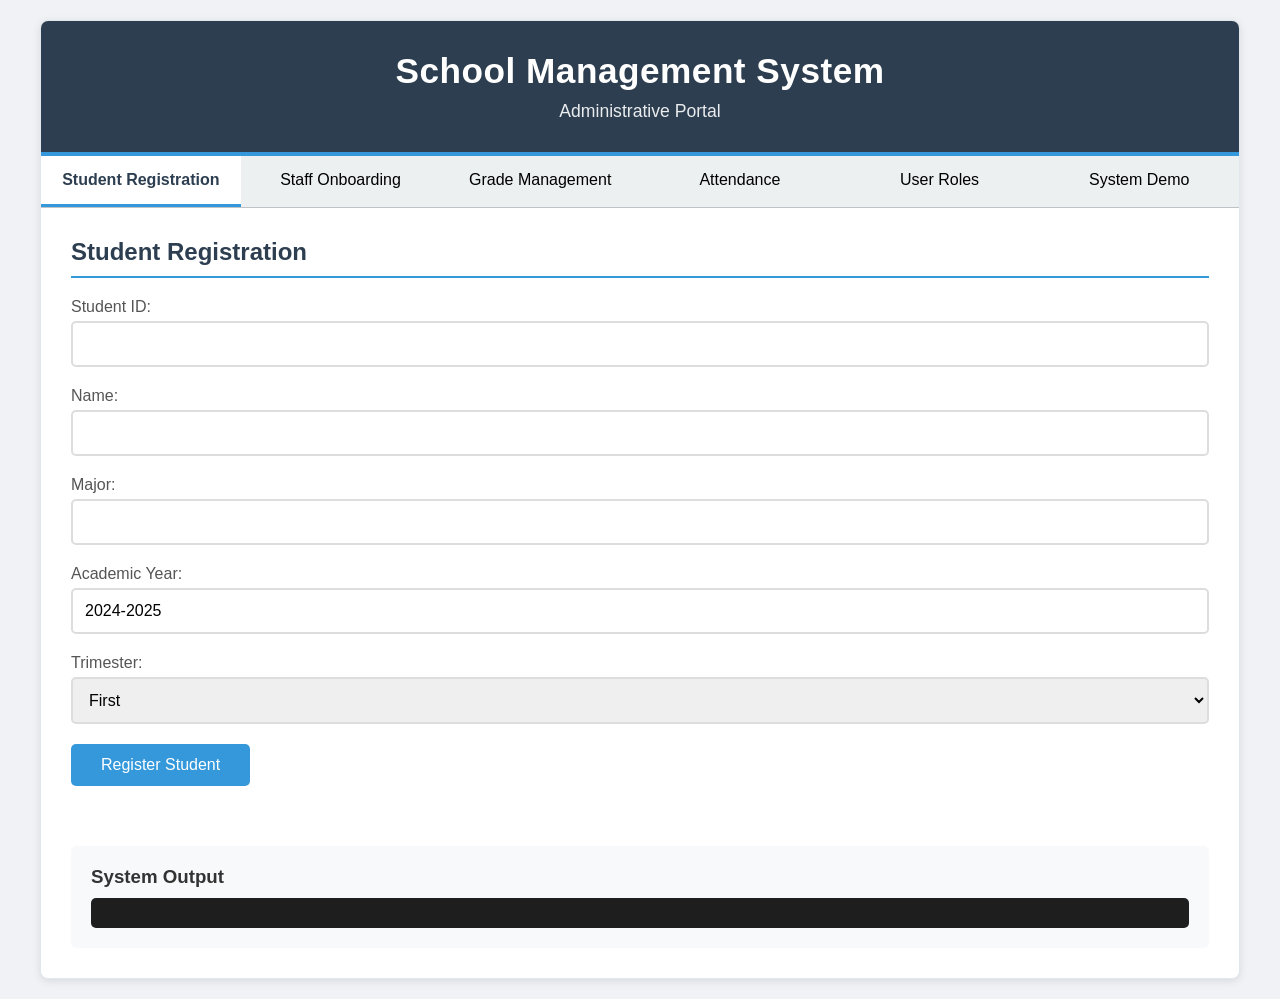
==== src/main/resources/web/index.html @ f5ac8aab "some changes and front" ====
<!DOCTYPE html>
<html lang="en">
<head>
    <meta charset="UTF-8">
    <meta name="viewport" content="width=device-width, initial-scale=1.0">
    <title>School Management System</title>
    <link rel="stylesheet" href="styles.css">
</head>
<body>
<div class="container">
    <header>
        <h1>School Management System</h1>
        <p class="subtitle">Administrative Portal</p>
    </header>

    <nav class="tabs">
        <button class="tab-button active" onclick="showTab('student')">Student Registration</button>
        <button class="tab-button" onclick="showTab('staff')">Staff Onboarding</button>
        <button class="tab-button" onclick="showTab('grade')">Grade Management</button>
        <button class="tab-button" onclick="showTab('attendance')">Attendance</button>
        <button class="tab-button" onclick="showTab('user')">User Roles</button>
        <button class="tab-button" onclick="showTab('demo')">System Demo</button>
    </nav>

    <!-- Student Registration Tab -->
    <div id="student" class="tab-content active">
        <h2>Student Registration</h2>
        <form id="studentForm" onsubmit="registerStudent(event)">
            <div class="form-group">
                <label>Student ID:</label>
                <input type="text" id="studentId" required>
            </div>
            <div class="form-group">
                <label>Name:</label>
                <input type="text" id="studentName" required>
            </div>
            <div class="form-group">
                <label>Major:</label>
                <input type="text" id="studentMajor" required>
            </div>
            <div class="form-group">
                <label>Academic Year:</label>
                <input type="text" id="studentYear" value="2024-2025">
            </div>
            <div class="form-group">
                <label>Trimester:</label>
                <select id="studentTrimester">
                    <option value="first">First</option>
                    <option value="second">Second</option>
                    <option value="third">Third</option>
                </select>
            </div>
            <button type="submit" class="btn-primary">Register Student</button>
        </form>
        <div id="studentResult" class="result"></div>
    </div>

    <!-- Staff Onboarding Tab -->
    <div id="staff" class="tab-content">
        <h2>Staff Onboarding</h2>
        <form id="staffForm" onsubmit="onboardStaff(event)">
            <div class="form-group">
                <label>Staff ID:</label>
                <input type="text" id="staffId" required>
            </div>
            <div class="form-group">
                <label>Name:</label>
                <input type="text" id="staffName" required>
            </div>
            <div class="form-group">
                <label>Department:</label>
                <input type="text" id="staffDept" required>
            </div>
            <div class="form-group">
                <label>Position:</label>
                <input type="text" id="staffPosition" required>
            </div>
            <div class="form-group">
                <label>Academic Year:</label>
                <input type="text" id="staffYear" value="2024-2025">
            </div>
            <div class="form-group">
                <label>Trimester:</label>
                <select id="staffTrimester">
                    <option value="first">First</option>
                    <option value="second">Second</option>
                    <option value="third">Third</option>
                </select>
            </div>
            <button type="submit" class="btn-primary">Onboard Staff</button>
        </form>
        <div id="staffResult" class="result"></div>
    </div>

    <!-- Grade Management Tab -->
    <div id="grade" class="tab-content">
        <h2>Grade Management</h2>
        <form id="gradeForm" onsubmit="updateGrade(event)">
            <div class="form-group">
                <label>Student Name:</label>
                <input type="text" id="gradeStudentName" required>
            </div>
            <div class="form-group">
                <label>Old Grade (0-100):</label>
                <input type="number" id="oldGrade" min="0" max="100" required>
            </div>
            <div class="form-group">
                <label>New Grade (0-100):</label>
                <input type="number" id="newGrade" min="0" max="100" required>
            </div>
            <div class="form-group">
                <label>Notify:</label>
                <label class="checkbox-label">
                    <input type="checkbox" id="notifyStudent" checked> Student
                </label>
                <label class="checkbox-label">
                    <input type="checkbox" id="notifyParent" checked> Parent
                </label>
            </div>
            <button type="submit" class="btn-primary">Update Grade</button>
        </form>
        <div id="gradeResult" class="result"></div>
    </div>

    <!-- Attendance Tab -->
    <div id="attendance" class="tab-content">
        <h2>Attendance Calculation</h2>
        <form id="attendanceForm" onsubmit="calculateAttendance(event)">
            <div class="form-group">
                <label>Student Name:</label>
                <input type="text" id="attendanceStudentName" required>
            </div>
            <div class="form-group">
                <label>Present Days:</label>
                <input type="number" id="presentDays" min="0" required>
            </div>
            <div class="form-group">
                <label>Total Days:</label>
                <input type="number" id="totalDays" min="1" required>
            </div>
            <div class="form-group">
                <label>Strategy:</label>
                <select id="attendanceStrategy">
                    <option value="percentage">Percentage</option>
                    <option value="passFail">Pass/Fail</option>
                </select>
            </div>
            <button type="submit" class="btn-primary">Calculate Attendance</button>
        </form>
        <div id="attendanceResult" class="result"></div>
    </div>

    <!-- User Roles Tab -->
    <div id="user" class="tab-content">
        <h2>User Role Management</h2>
        <form id="userForm" onsubmit="createUser(event)">
            <div class="form-group">
                <label>Select Roles:</label>
                <label class="checkbox-label">
                    <input type="checkbox" id="roleTeacher" value="teacher"> Teacher
                </label>
                <label class="checkbox-label">
                    <input type="checkbox" id="roleAdmin" value="admin"> Admin
                </label>
                <label class="checkbox-label">
                    <input type="checkbox" id="roleAdvisor" value="advisor"> Class Advisor
                </label>
            </div>
            <button type="submit" class="btn-primary">Create User</button>
        </form>
        <div id="userResult" class="result"></div>
    </div>

    <!-- System Demo Tab -->
    <div id="demo" class="tab-content">
        <h2>System Demonstration</h2>
        <p>Run a complete demonstration of all system features including student registration, grade management, attendance tracking, and user management.</p>
        <button onclick="runDemo()" class="btn-primary">Run System Demo</button>
        <div id="demoResult" class="result"></div>
    </div>

    <!-- Output Area -->
    <div class="output-section">
        <h3>System Output</h3>
        <div id="outputArea" class="output-area"></div>
    </div>
</div>

<script src="app.js"></script>
</body>
</html>
---- src/main/resources/web/styles.css ----
* {
    margin: 0;
    padding: 0;
    box-sizing: border-box;
}

body {
    font-family: 'Segoe UI', Tahoma, Geneva, Verdana, sans-serif;
    background: #f0f2f5;
    min-height: 100vh;
    padding: 20px;
}

.container {
    max-width: 1200px;
    margin: 0 auto;
    background: white;
    border-radius: 8px;
    box-shadow: 0 2px 8px rgba(0,0,0,0.1);
    overflow: hidden;
    border: 1px solid #e1e8ed;
}

header {
    background: #2c3e50;
    color: white;
    padding: 30px;
    text-align: center;
    border-bottom: 4px solid #3498db;
}

header h1 {
    font-size: 2.2em;
    margin-bottom: 10px;
    font-weight: 600;
    letter-spacing: 0.5px;
}

.subtitle {
    font-size: 1.1em;
    opacity: 0.9;
}

.tabs {
    display: flex;
    background: #ecf0f1;
    border-bottom: 1px solid #bdc3c7;
    overflow-x: auto;
}

.tab-button {
    flex: 1;
    padding: 15px 20px;
    border: none;
    background: transparent;
    cursor: pointer;
    font-size: 1em;
    transition: all 0.3s;
    border-bottom: 3px solid transparent;
}

.tab-button:hover {
    background: #e0e0e0;
}

.tab-button.active {
    background: white;
    border-bottom-color: #3498db;
    font-weight: 600;
    color: #2c3e50;
}

.tab-content {
    display: none;
    padding: 30px;
}

.tab-content.active {
    display: block;
}

.tab-content h2 {
    color: #2c3e50;
    margin-bottom: 20px;
    padding-bottom: 10px;
    border-bottom: 2px solid #3498db;
    font-weight: 600;
}

.form-group {
    margin-bottom: 20px;
}

.form-group label {
    display: block;
    margin-bottom: 5px;
    color: #555;
    font-weight: 500;
}

.form-group input,
.form-group select {
    width: 100%;
    padding: 12px;
    border: 2px solid #ddd;
    border-radius: 5px;
    font-size: 1em;
    transition: border-color 0.3s;
}

.form-group input:focus,
.form-group select:focus {
    outline: none;
    border-color: #3498db;
    box-shadow: 0 0 0 3px rgba(52, 152, 219, 0.1);
}

.checkbox-label {
    display: inline-flex;
    align-items: center;
    margin-right: 20px;
    cursor: pointer;
}

.checkbox-label input {
    width: auto;
    margin-right: 5px;
}

.btn-primary {
    background: #3498db;
    color: white;
    padding: 12px 30px;
    border: none;
    border-radius: 5px;
    font-size: 1em;
    cursor: pointer;
    transition: background-color 0.2s, box-shadow 0.2s;
    font-weight: 500;
}

.btn-primary:hover {
    background: #2980b9;
    box-shadow: 0 4px 12px rgba(52, 152, 219, 0.3);
}

.btn-primary:active {
    transform: translateY(0);
}

.result {
    margin-top: 20px;
    padding: 15px;
    border-radius: 5px;
    display: none;
}

.result.success {
    background: #d5f4e6;
    border: 1px solid #27ae60;
    color: #1e8449;
    display: block;
}

.result.error {
    background: #fadbd8;
    border: 1px solid #e74c3c;
    color: #c0392b;
    display: block;
}

.result pre {
    background: #f8f9fa;
    padding: 10px;
    border-radius: 5px;
    overflow-x: auto;
    margin-top: 10px;
    font-size: 0.9em;
}

.output-section {
    margin: 30px;
    padding: 20px;
    background: #f8f9fa;
    border-radius: 5px;
}

.output-section h3 {
    margin-bottom: 10px;
    color: #333;
}

.output-area {
    background: #1e1e1e;
    color: #00ff00;
    padding: 15px;
    border-radius: 5px;
    font-family: 'Courier New', monospace;
    font-size: 0.9em;
    max-height: 300px;
    overflow-y: auto;
    white-space: pre-wrap;
    word-wrap: break-word;
}

.output-area::-webkit-scrollbar {
    width: 8px;
}

.output-area::-webkit-scrollbar-track {
    background: #2d2d2d;
}

.output-area::-webkit-scrollbar-thumb {
    background: #555;
    border-radius: 4px;
}

.output-area::-webkit-scrollbar-thumb:hover {
    background: #777;
}

ul {
    margin: 20px 0;
    padding-left: 30px;
}

ul li {
    margin: 10px 0;
    color: #555;
}

@media (max-width: 768px) {
    .tabs {
        flex-direction: column;
    }

    .tab-button {
        border-bottom: 1px solid #ddd;
        border-right: none;
    }

    .tab-button.active {
        border-bottom-color: #ddd;
        border-left: 3px solid #667eea;
    }
}
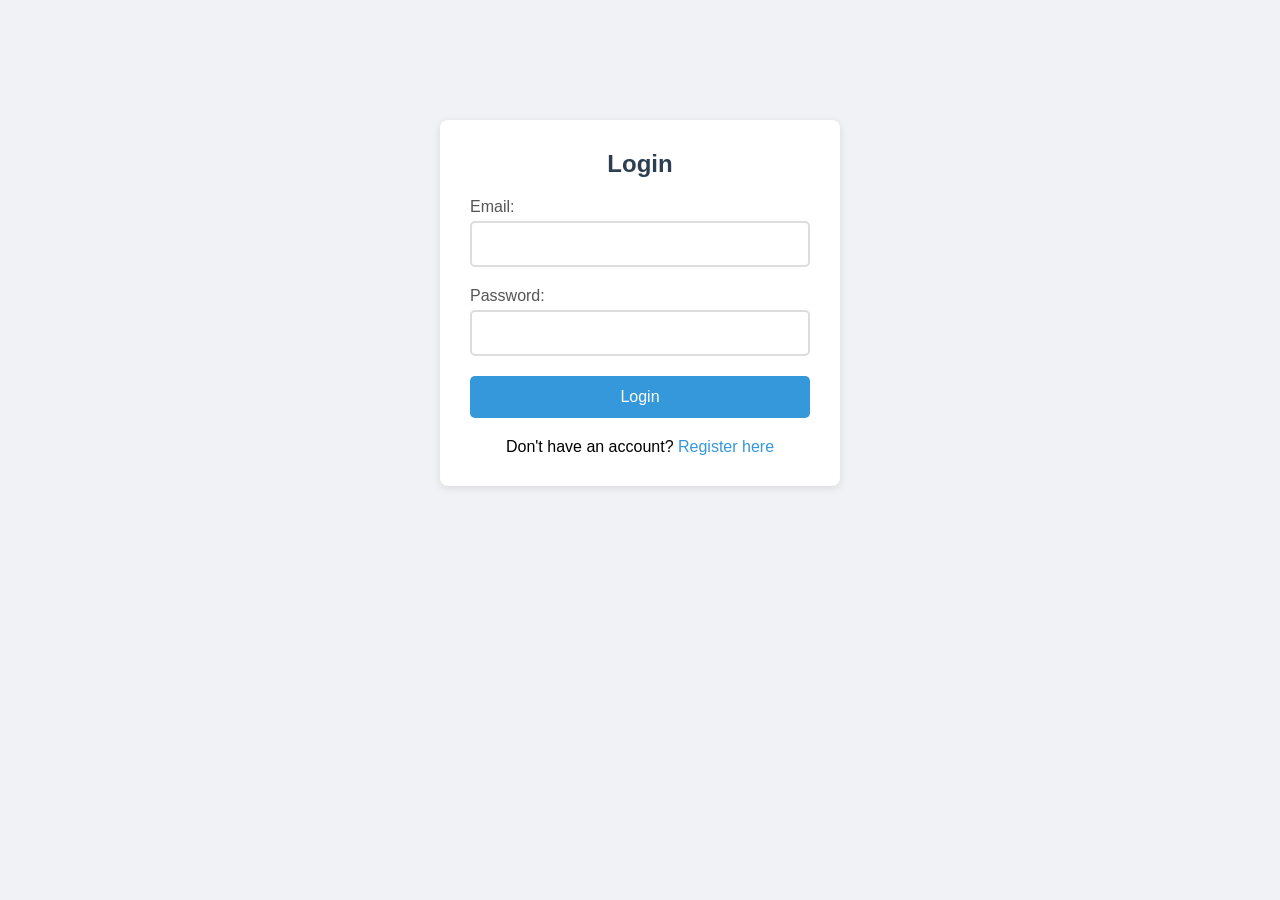
==== commit 3690452c: "added connection between front and backend and added database initalization" ====
--- a/src/main/resources/web/index.html
+++ b/src/main/resources/web/index.html
@@ -5,6 +5,17 @@
     <meta name="viewport" content="width=device-width, initial-scale=1.0">
     <title>School Management System</title>
     <link rel="stylesheet" href="styles.css">
+    <script>
+        // Redirect to login if not authenticated, or dashboard if authenticated
+        window.addEventListener('DOMContentLoaded', function() {
+            const user = localStorage.getItem('user');
+            if (user) {
+                window.location.href = 'dashboard.html';
+            } else {
+                window.location.href = 'login.html';
+            }
+        });
+    </script>
 </head>
 <body>
 <div class="container">
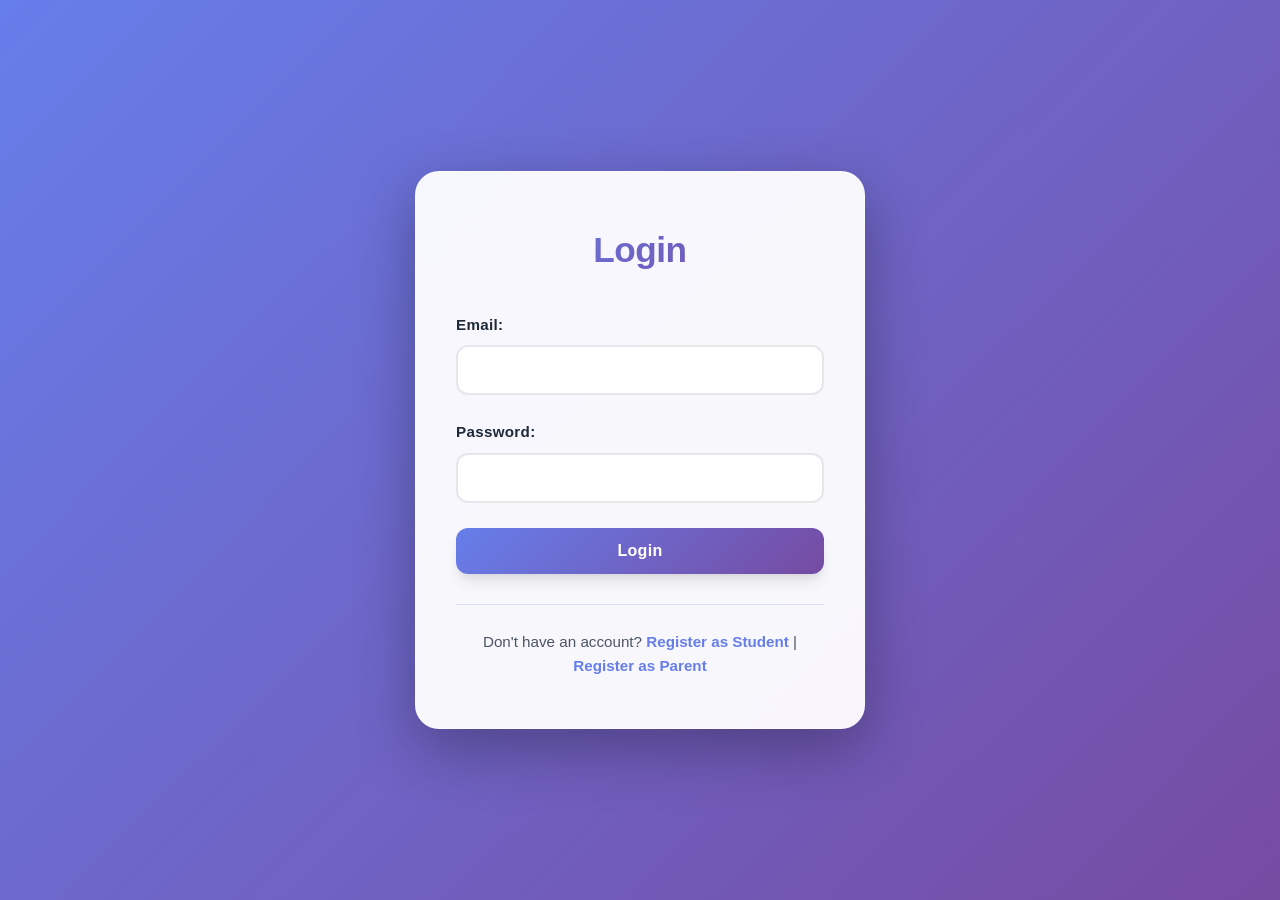
==== commit 52e21189: "added message sending in the advisor" ====
--- a/src/main/resources/web/index.html
+++ b/src/main/resources/web/index.html
@@ -30,7 +30,6 @@
         <button class="tab-button" onclick="showTab('grade')">Grade Management</button>
         <button class="tab-button" onclick="showTab('attendance')">Attendance</button>
         <button class="tab-button" onclick="showTab('user')">User Roles</button>
-        <button class="tab-button" onclick="showTab('demo')">System Demo</button>
     </nav>
 
     <!-- Student Registration Tab -->
@@ -75,8 +74,12 @@
                 <input type="text" id="staffId" required>
             </div>
             <div class="form-group">
-                <label>Name:</label>
-                <input type="text" id="staffName" required>
+                <label>First Name:</label>
+                <input type="text" id="staffFirstName" required>
+            </div>
+            <div class="form-group">
+                <label>Last Name:</label>
+                <input type="text" id="staffLastName" required>
             </div>
             <div class="form-group">
                 <label>Department:</label>
@@ -182,19 +185,7 @@
         <div id="userResult" class="result"></div>
     </div>
 
-    <!-- System Demo Tab -->
-    <div id="demo" class="tab-content">
-        <h2>System Demonstration</h2>
-        <p>Run a complete demonstration of all system features including student registration, grade management, attendance tracking, and user management.</p>
-        <button onclick="runDemo()" class="btn-primary">Run System Demo</button>
-        <div id="demoResult" class="result"></div>
-    </div>
-
-    <!-- Output Area -->
-    <div class="output-section">
-        <h3>System Output</h3>
-        <div id="outputArea" class="output-area"></div>
-    </div>
+    <!-- Output area removed along with system demo for production UI -->
 </div>
 
 <script src="app.js"></script>
--- a/src/main/resources/web/styles.css
+++ b/src/main/resources/web/styles.css
@@ -4,75 +4,155 @@
     box-sizing: border-box;
 }
 
+:root {
+    --primary: #667eea;
+    --primary-dark: #5568d3;
+    --secondary: #764ba2;
+    --accent: #f093fb;
+    --success: #10b981;
+    --danger: #ef4444;
+    --warning: #f59e0b;
+    --info: #3b82f6;
+    --dark: #1f2937;
+    --light: #f9fafb;
+    --white: #ffffff;
+    --gray-100: #f3f4f6;
+    --gray-200: #e5e7eb;
+    --gray-300: #d1d5db;
+    --gray-600: #4b5563;
+    --gray-800: #1f2937;
+    --shadow-sm: 0 1px 2px 0 rgba(0, 0, 0, 0.05);
+    --shadow: 0 4px 6px -1px rgba(0, 0, 0, 0.1), 0 2px 4px -1px rgba(0, 0, 0, 0.06);
+    --shadow-lg: 0 10px 15px -3px rgba(0, 0, 0, 0.1), 0 4px 6px -2px rgba(0, 0, 0, 0.05);
+    --shadow-xl: 0 20px 25px -5px rgba(0, 0, 0, 0.1), 0 10px 10px -5px rgba(0, 0, 0, 0.04);
+}
+
 body {
-    font-family: 'Segoe UI', Tahoma, Geneva, Verdana, sans-serif;
-    background: #f0f2f5;
+    font-family: 'Inter', -apple-system, BlinkMacSystemFont, 'Segoe UI', Roboto, 'Helvetica Neue', Arial, sans-serif;
+    background: linear-gradient(135deg, #667eea 0%, #764ba2 100%);
+    background-attachment: fixed;
     min-height: 100vh;
     padding: 20px;
+    color: var(--gray-800);
+    line-height: 1.6;
 }
 
 .container {
     max-width: 1200px;
     margin: 0 auto;
-    background: white;
-    border-radius: 8px;
-    box-shadow: 0 2px 8px rgba(0,0,0,0.1);
+    background: rgba(255, 255, 255, 0.95);
+    backdrop-filter: blur(10px);
+    border-radius: 20px;
+    box-shadow: var(--shadow-xl);
     overflow: hidden;
-    border: 1px solid #e1e8ed;
+    border: 1px solid rgba(255, 255, 255, 0.2);
+    animation: fadeInUp 0.6s ease-out;
+}
+
+@keyframes fadeInUp {
+    from {
+        opacity: 0;
+        transform: translateY(30px);
+    }
+    to {
+        opacity: 1;
+        transform: translateY(0);
+    }
 }
 
 header {
-    background: #2c3e50;
+    background: linear-gradient(135deg, var(--primary) 0%, var(--secondary) 100%);
     color: white;
-    padding: 30px;
+    padding: 40px 30px;
     text-align: center;
-    border-bottom: 4px solid #3498db;
+    position: relative;
+    overflow: hidden;
+}
+
+header::before {
+    content: '';
+    position: absolute;
+    top: -50%;
+    left: -50%;
+    width: 200%;
+    height: 200%;
+    background: radial-gradient(circle, rgba(255,255,255,0.1) 0%, transparent 70%);
+    animation: rotate 20s linear infinite;
+}
+
+@keyframes rotate {
+    from { transform: rotate(0deg); }
+    to { transform: rotate(360deg); }
 }
 
 header h1 {
-    font-size: 2.2em;
+    font-size: 2.5em;
     margin-bottom: 10px;
-    font-weight: 600;
-    letter-spacing: 0.5px;
+    font-weight: 700;
+    letter-spacing: -0.5px;
+    position: relative;
+    z-index: 1;
+    text-shadow: 0 2px 10px rgba(0, 0, 0, 0.2);
 }
 
 .subtitle {
-    font-size: 1.1em;
-    opacity: 0.9;
+    font-size: 1.2em;
+    opacity: 0.95;
+    position: relative;
+    z-index: 1;
+    font-weight: 300;
 }
 
 .tabs {
     display: flex;
-    background: #ecf0f1;
-    border-bottom: 1px solid #bdc3c7;
+    background: transparent !important;
+    border: none !important;
     overflow-x: auto;
+    padding: 0;
+    gap: 10px;
 }
 
 .tab-button {
-    flex: 1;
-    padding: 15px 20px;
-    border: none;
-    background: transparent;
+    flex: 0 1 auto;
+    padding: 12px 24px;
+    border: 2px solid rgba(255, 255, 255, 0.2);
+    background: rgba(255, 255, 255, 0.1);
+    backdrop-filter: blur(10px);
     cursor: pointer;
     font-size: 1em;
-    transition: all 0.3s;
-    border-bottom: 3px solid transparent;
+    font-weight: 500;
+    transition: all 0.3s cubic-bezier(0.4, 0, 0.2, 1);
+    border-radius: 12px;
+    color: rgba(255, 255, 255, 0.8);
+    position: relative;
+    min-width: 120px;
 }
 
 .tab-button:hover {
-    background: #e0e0e0;
+    background: rgba(255, 255, 255, 0.15);
+    color: white;
+    border-color: rgba(255, 255, 255, 0.3);
 }
 
 .tab-button.active {
-    background: white;
-    border-bottom-color: #3498db;
+    background: linear-gradient(135deg, var(--primary) 0%, var(--secondary) 100%);
+    border-color: transparent;
     font-weight: 600;
-    color: #2c3e50;
+    color: white;
+    box-shadow: var(--shadow-lg);
 }
 
 .tab-content {
     display: none;
-    padding: 30px;
+    padding: 0 !important;
+    background: transparent !important;
+    animation: fadeIn 0.4s ease-in;
+    margin-top: 20px;
+}
+
+@keyframes fadeIn {
+    from { opacity: 0; }
+    to { opacity: 1; }
 }
 
 .tab-content.active {
@@ -80,39 +160,51 @@
 }
 
 .tab-content h2 {
-    color: #2c3e50;
-    margin-bottom: 20px;
-    padding-bottom: 10px;
-    border-bottom: 2px solid #3498db;
-    font-weight: 600;
+    color: var(--gray-800);
+    margin-bottom: 30px;
+    padding-bottom: 15px;
+    border-bottom: 3px solid var(--primary);
+    font-weight: 700;
+    font-size: 1.8em;
+    background: linear-gradient(135deg, var(--primary) 0%, var(--secondary) 100%);
+    -webkit-background-clip: text;
+    -webkit-text-fill-color: transparent;
+    background-clip: text;
 }
 
 .form-group {
-    margin-bottom: 20px;
+    margin-bottom: 25px;
 }
 
 .form-group label {
     display: block;
-    margin-bottom: 5px;
-    color: #555;
-    font-weight: 500;
+    margin-bottom: 8px;
+    color: var(--gray-800);
+    font-weight: 600;
+    font-size: 0.95em;
+    letter-spacing: 0.3px;
 }
 
 .form-group input,
-.form-group select {
+.form-group select,
+.form-group textarea {
     width: 100%;
-    padding: 12px;
-    border: 2px solid #ddd;
-    border-radius: 5px;
+    padding: 14px 16px;
+    border: 2px solid var(--gray-200);
+    border-radius: 12px;
     font-size: 1em;
-    transition: border-color 0.3s;
+    transition: all 0.3s cubic-bezier(0.4, 0, 0.2, 1);
+    background: var(--white);
+    font-family: inherit;
 }
 
 .form-group input:focus,
-.form-group select:focus {
+.form-group select:focus,
+.form-group textarea:focus {
     outline: none;
-    border-color: #3498db;
-    box-shadow: 0 0 0 3px rgba(52, 152, 219, 0.1);
+    border-color: var(--primary);
+    box-shadow: 0 0 0 4px rgba(102, 126, 234, 0.1);
+    transform: translateY(-1px);
 }
 
 .checkbox-label {
@@ -120,28 +212,58 @@
     align-items: center;
     margin-right: 20px;
     cursor: pointer;
+    padding: 10px;
+    border-radius: 8px;
+    transition: background 0.2s;
+}
+
+.checkbox-label:hover {
+    background: var(--gray-100);
 }
 
 .checkbox-label input {
     width: auto;
-    margin-right: 5px;
+    margin-right: 8px;
+    cursor: pointer;
 }
 
 .btn-primary {
-    background: #3498db;
+    background: linear-gradient(135deg, var(--primary) 0%, var(--secondary) 100%);
     color: white;
-    padding: 12px 30px;
+    padding: 14px 32px;
     border: none;
-    border-radius: 5px;
+    border-radius: 12px;
     font-size: 1em;
+    font-weight: 600;
     cursor: pointer;
-    transition: background-color 0.2s, box-shadow 0.2s;
-    font-weight: 500;
+    transition: all 0.3s cubic-bezier(0.4, 0, 0.2, 1);
+    box-shadow: var(--shadow-lg);
+    letter-spacing: 0.3px;
+    position: relative;
+    overflow: hidden;
+}
+
+.btn-primary::before {
+    content: '';
+    position: absolute;
+    top: 50%;
+    left: 50%;
+    width: 0;
+    height: 0;
+    border-radius: 50%;
+    background: rgba(255, 255, 255, 0.3);
+    transform: translate(-50%, -50%);
+    transition: width 0.6s, height 0.6s;
+}
+
+.btn-primary:hover::before {
+    width: 300px;
+    height: 300px;
 }
 
 .btn-primary:hover {
-    background: #2980b9;
-    box-shadow: 0 4px 12px rgba(52, 152, 219, 0.3);
+    transform: translateY(-2px);
+    box-shadow: var(--shadow-xl);
 }
 
 .btn-primary:active {
@@ -149,71 +271,90 @@
 }
 
 .result {
-    margin-top: 20px;
+    margin-top: 25px;
+    padding: 18px 20px;
+    border-radius: 12px;
+    display: none;
+    animation: slideIn 0.3s ease-out;
+    border-left: 4px solid;
+}
+
+@keyframes slideIn {
+    from {
+        opacity: 0;
+        transform: translateX(-20px);
+    }
+    to {
+        opacity: 1;
+        transform: translateX(0);
+    }
+}
+
+.result.success {
+    background: linear-gradient(135deg, #d1fae5 0%, #a7f3d0 100%);
+    border-left-color: var(--success);
+    color: #065f46;
+    display: block;
+}
+
+.result.error {
+    background: linear-gradient(135deg, #fee2e2 0%, #fecaca 100%);
+    border-left-color: var(--danger);
+    color: #991b1b;
+    display: block;
+}
+
+.result pre {
+    background: rgba(0, 0, 0, 0.05);
     padding: 15px;
-    border-radius: 5px;
-    display: none;
-}
-
-.result.success {
-    background: #d5f4e6;
-    border: 1px solid #27ae60;
-    color: #1e8449;
-    display: block;
-}
-
-.result.error {
-    background: #fadbd8;
-    border: 1px solid #e74c3c;
-    color: #c0392b;
-    display: block;
-}
-
-.result pre {
-    background: #f8f9fa;
-    padding: 10px;
-    border-radius: 5px;
+    border-radius: 8px;
     overflow-x: auto;
-    margin-top: 10px;
+    margin-top: 15px;
     font-size: 0.9em;
+    border: 1px solid rgba(0, 0, 0, 0.1);
 }
 
 .output-section {
     margin: 30px;
-    padding: 20px;
-    background: #f8f9fa;
-    border-radius: 5px;
+    padding: 25px;
+    background: var(--gray-100);
+    border-radius: 16px;
+    box-shadow: var(--shadow);
 }
 
 .output-section h3 {
-    margin-bottom: 10px;
-    color: #333;
+    margin-bottom: 15px;
+    color: var(--gray-800);
+    font-weight: 600;
 }
 
 .output-area {
     background: #1e1e1e;
     color: #00ff00;
-    padding: 15px;
-    border-radius: 5px;
+    padding: 20px;
+    border-radius: 12px;
     font-family: 'Courier New', monospace;
     font-size: 0.9em;
-    max-height: 300px;
+    max-height: 400px;
     overflow-y: auto;
     white-space: pre-wrap;
     word-wrap: break-word;
+    box-shadow: inset 0 2px 10px rgba(0, 0, 0, 0.3);
 }
 
 .output-area::-webkit-scrollbar {
-    width: 8px;
+    width: 10px;
 }
 
 .output-area::-webkit-scrollbar-track {
     background: #2d2d2d;
+    border-radius: 5px;
 }
 
 .output-area::-webkit-scrollbar-thumb {
     background: #555;
-    border-radius: 4px;
+    border-radius: 5px;
+    transition: background 0.2s;
 }
 
 .output-area::-webkit-scrollbar-thumb:hover {
@@ -226,23 +367,40 @@
 }
 
 ul li {
-    margin: 10px 0;
-    color: #555;
+    margin: 12px 0;
+    color: var(--gray-600);
+    line-height: 1.8;
 }
 
 @media (max-width: 768px) {
+    body {
+        padding: 10px;
+    }
+    
+    .container {
+        border-radius: 16px;
+    }
+    
+    header h1 {
+        font-size: 2em;
+    }
+    
     .tabs {
         flex-direction: column;
     }
 
     .tab-button {
-        border-bottom: 1px solid #ddd;
+        border-bottom: 1px solid var(--gray-200);
         border-right: none;
+        border-radius: 0;
     }
 
     .tab-button.active {
-        border-bottom-color: #ddd;
-        border-left: 3px solid #667eea;
-    }
-}
-
+        border-bottom-color: var(--gray-200);
+        border-left: 4px solid var(--primary);
+    }
+    
+    .tab-content {
+        padding: 25px 20px;
+    }
+}
